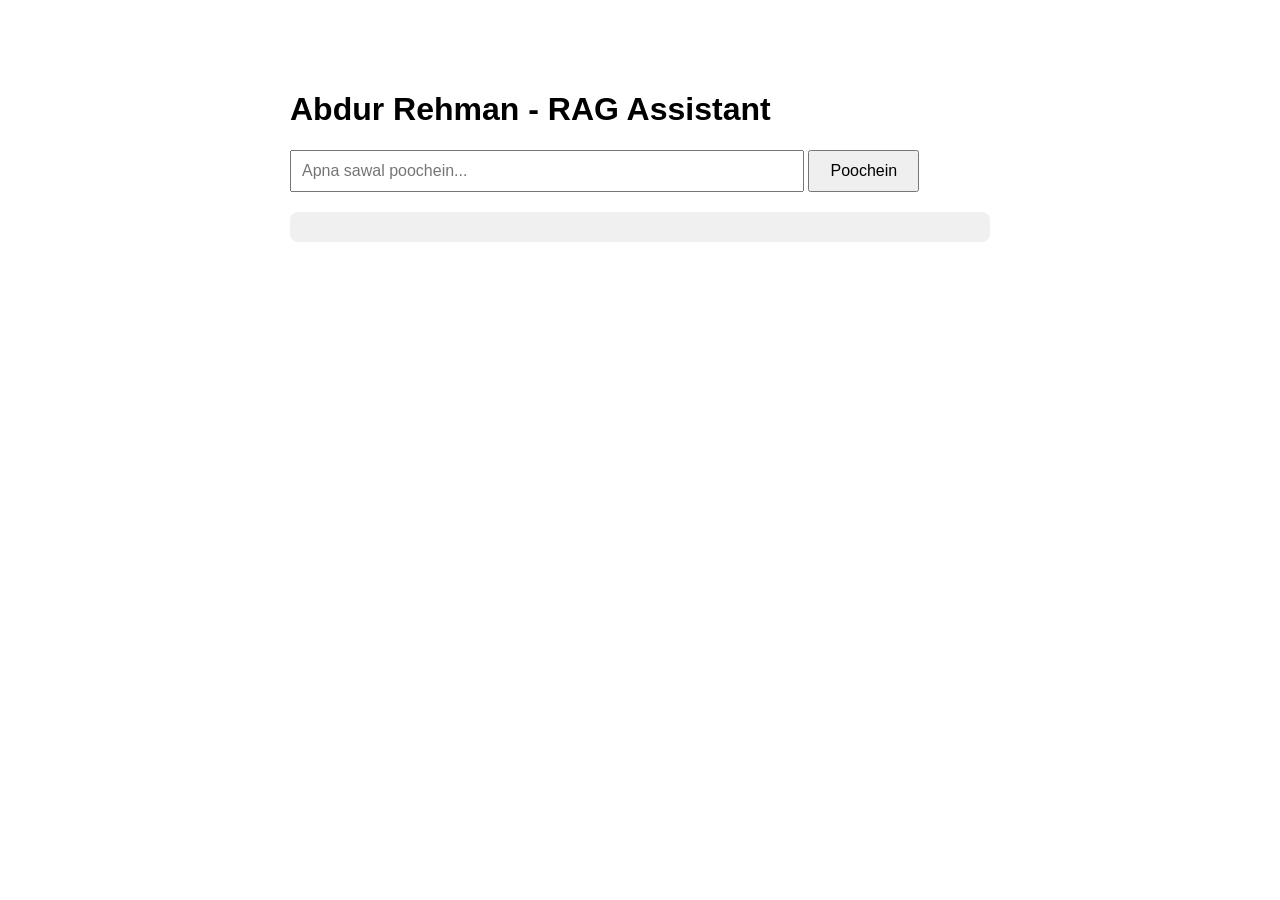
==== static/index.html @ 32af74a4 "make ui and call api from ui and now rag assistent is ready to use" ====
<!DOCTYPE html>
<html>
<head>
    <title>RAG Assistant</title>
    <style>
        body {
            font-family: Arial, sans-serif;
            max-width: 700px;
            margin: 50px auto;
            padding: 20px;
        }
        input {
            width: 70%;
            padding: 10px;
            font-size: 16px;
        }
        button {
            padding: 10px 20px;
            font-size: 16px;
            cursor: pointer;
        }
        #answer {
            margin-top: 20px;
            padding: 15px;
            background: #f0f0f0;
            border-radius: 8px;
            white-space: pre-wrap;
        }
    </style>
</head>
<body>
    <h1>Abdur Rehman - RAG Assistant</h1>
    <input type="text" id="questionInput" placeholder="Apna sawal poochein...">
    <button onclick="askQuestion()">Poochein</button>

    <div id="answer"></div>

    <script>
        async function askQuestion() {
            const question = document.getElementById("questionInput").value;
            document.getElementById("answer").innerText = "Soch raha hun...";

            const response = await fetch("/ask", {
                method: "POST",
                headers: { "Content-Type": "application/json" },
                body: JSON.stringify({ question: question })
            });

            const data = await response.json();
            document.getElementById("answer").innerText = data.answer;
        }
    </script>
</body>
</html>
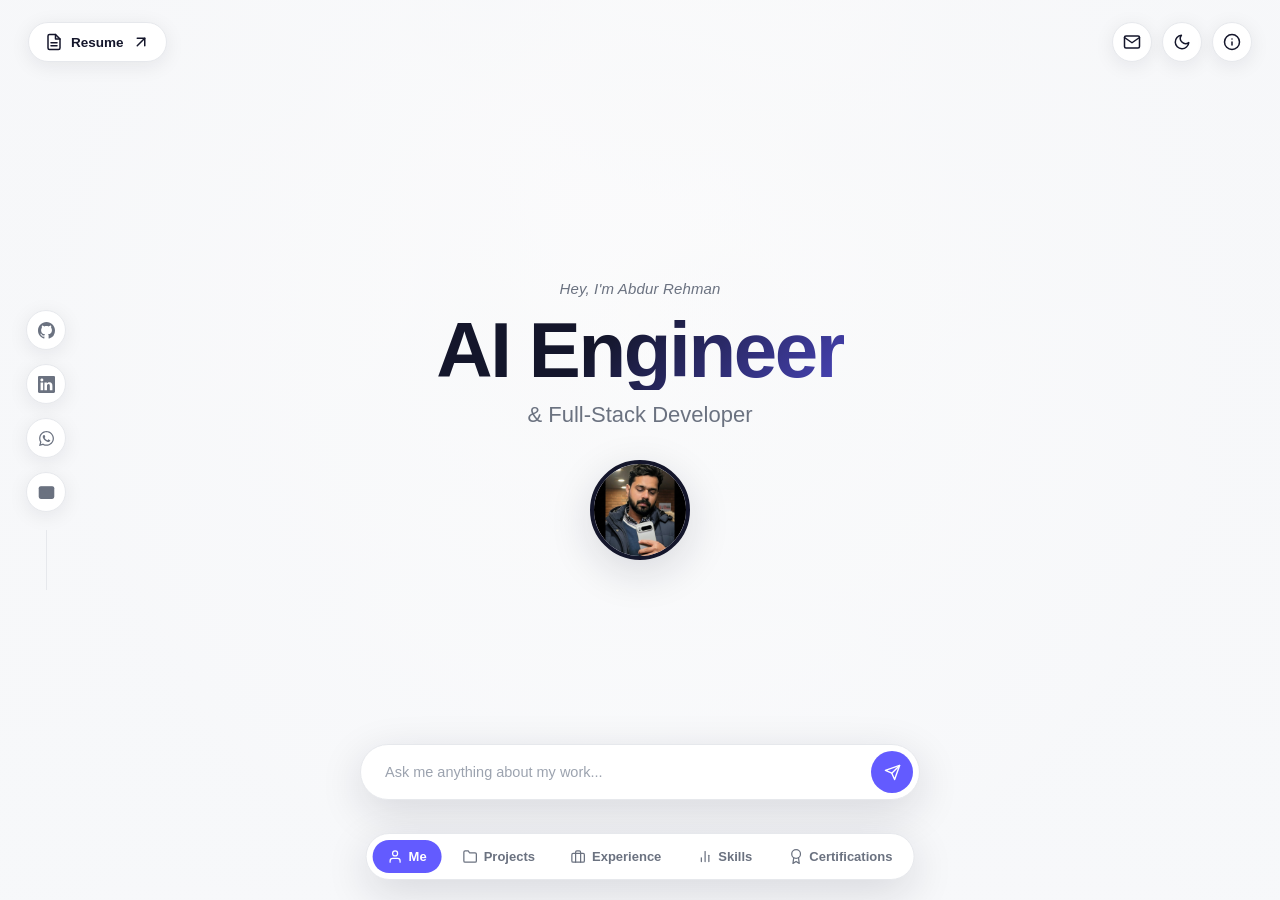
==== commit ca2ed436: "Ai engineer portfolio ready Co-Authored-By: Claude Sonnet 5 <noreply@anthropic.com>" ====
--- a/static/index.html
+++ b/static/index.html
@@ -1,54 +1,865 @@
 <!DOCTYPE html>
-<html>
+<html lang="en">
 <head>
-    <title>RAG Assistant</title>
-    <style>
-        body {
-            font-family: Arial, sans-serif;
-            max-width: 700px;
-            margin: 50px auto;
-            padding: 20px;
-        }
-        input {
-            width: 70%;
-            padding: 10px;
-            font-size: 16px;
-        }
-        button {
-            padding: 10px 20px;
-            font-size: 16px;
-            cursor: pointer;
-        }
-        #answer {
-            margin-top: 20px;
-            padding: 15px;
-            background: #f0f0f0;
-            border-radius: 8px;
-            white-space: pre-wrap;
-        }
-    </style>
+<meta charset="UTF-8">
+<meta name="viewport" content="width=device-width, initial-scale=1.0">
+<title>Abdur Rehman Afzal — AI Engineer &amp; Full-Stack Developer</title>
+<style>
+  :root {
+    --accent: #635BFF;
+    --accent-dark: #4F46E5;
+    --accent-light: #EEEDFF;
+    --bg: #F7F8FA;
+    --surface: #FFFFFF;
+    --text: #14162B;
+    --text-muted: #6B7280;
+    --border: #E6E8EC;
+    --shadow: 0 4px 20px rgba(20, 20, 43, 0.08);
+    --shadow-lg: 0 12px 44px rgba(20, 20, 43, 0.14);
+  }
+
+  * { box-sizing: border-box; }
+
+  html, body {
+    margin: 0;
+    padding: 0;
+    height: 100%;
+    background: var(--bg);
+    font-family: 'Inter', -apple-system, BlinkMacSystemFont, "Segoe UI", Roboto, Helvetica, Arial, sans-serif;
+    color: var(--text);
+    -webkit-font-smoothing: antialiased;
+    overflow-x: hidden;
+  }
+
+  button { font-family: inherit; }
+
+  .icon {
+    width: 18px;
+    height: 18px;
+    flex-shrink: 0;
+  }
+
+  /* ---------- Background photo layer ---------- */
+  .bg-layer {
+    position: fixed;
+    inset: 0;
+    z-index: 0;
+    overflow: hidden;
+    background: var(--bg);
+  }
+
+  .bg-photo {
+    position: absolute;
+    inset: 0;
+    width: 100%;
+    height: 100%;
+    object-fit: cover;
+    filter: blur(30px) grayscale(15%);
+    opacity: 0.16;
+    transform: scale(1.15);
+  }
+
+  .bg-overlay {
+    position: absolute;
+    inset: 0;
+    background:
+      radial-gradient(circle at 50% 35%, rgba(255,255,255,0.55), rgba(247,248,250,0.92) 70%),
+      linear-gradient(180deg, rgba(247,248,250,0.85) 0%, rgba(247,248,250,0.97) 100%);
+  }
+
+  /* ---------- Top bar ---------- */
+  .topbar {
+    position: fixed;
+    top: 0;
+    left: 0;
+    right: 0;
+    z-index: 20;
+    display: flex;
+    align-items: center;
+    justify-content: space-between;
+    padding: 22px 28px;
+  }
+
+  .resume-pill {
+    display: inline-flex;
+    align-items: center;
+    gap: 8px;
+    background: var(--surface);
+    border: 1px solid var(--border);
+    color: var(--text);
+    text-decoration: none;
+    font-size: 13.5px;
+    font-weight: 600;
+    padding: 10px 16px;
+    border-radius: 999px;
+    box-shadow: var(--shadow);
+    transition: transform 0.15s ease, box-shadow 0.15s ease;
+  }
+
+  .resume-pill:hover {
+    box-shadow: var(--shadow-lg);
+    transform: translateY(-1px);
+    color: var(--accent-dark);
+  }
+
+  .top-icons {
+    display: flex;
+    align-items: center;
+    gap: 10px;
+  }
+
+  .icon-btn {
+    width: 40px;
+    height: 40px;
+    display: inline-flex;
+    align-items: center;
+    justify-content: center;
+    background: var(--surface);
+    border: 1px solid var(--border);
+    border-radius: 50%;
+    color: var(--text);
+    cursor: pointer;
+    box-shadow: var(--shadow);
+    transition: transform 0.15s ease, color 0.15s ease, box-shadow 0.15s ease;
+  }
+
+  .icon-btn:hover {
+    color: var(--accent);
+    box-shadow: var(--shadow-lg);
+    transform: translateY(-1px);
+  }
+
+  /* ---------- Left social rail ---------- */
+  .social-rail {
+    position: fixed;
+    left: 26px;
+    top: 50%;
+    transform: translateY(-50%);
+    z-index: 20;
+    display: flex;
+    flex-direction: column;
+    align-items: center;
+    gap: 14px;
+  }
+
+  .social-rail::after {
+    content: "";
+    width: 1px;
+    height: 60px;
+    background: var(--border);
+    margin-top: 4px;
+  }
+
+  .social-icon {
+    width: 40px;
+    height: 40px;
+    display: inline-flex;
+    align-items: center;
+    justify-content: center;
+    background: var(--surface);
+    border: 1px solid var(--border);
+    border-radius: 50%;
+    color: var(--text-muted);
+    box-shadow: var(--shadow);
+    text-decoration: none;
+    transition: all 0.15s ease;
+  }
+
+  .social-icon:hover {
+    color: var(--accent);
+    border-color: var(--accent-light);
+    transform: translateY(-2px) scale(1.05);
+    box-shadow: var(--shadow-lg);
+  }
+
+  .social-icon svg { width: 17px; height: 17px; fill: currentColor; }
+
+  /* ---------- Hero ---------- */
+  .hero {
+    position: relative;
+    z-index: 1;
+    min-height: 100vh;
+    display: flex;
+    flex-direction: column;
+    align-items: center;
+    justify-content: center;
+    text-align: center;
+    padding: 140px 20px 200px;
+  }
+
+  .hero-eyebrow {
+    font-style: italic;
+    color: var(--text-muted);
+    font-size: 15px;
+    font-weight: 500;
+    margin: 0 0 14px;
+    letter-spacing: 0.01em;
+  }
+
+  .hero-title {
+    font-size: clamp(48px, 9vw, 78px);
+    font-weight: 800;
+    letter-spacing: -0.03em;
+    line-height: 1.02;
+    margin: 0;
+    background: linear-gradient(135deg, var(--text) 40%, var(--accent) 130%);
+    -webkit-background-clip: text;
+    background-clip: text;
+    color: transparent;
+  }
+
+  .hero-subtitle {
+    font-size: clamp(17px, 2.4vw, 22px);
+    font-weight: 500;
+    color: var(--text-muted);
+    margin: 12px 0 0;
+  }
+
+  .hero-avatar {
+    width: 100px;
+    height: 100px;
+    border-radius: 50%;
+    object-fit: cover;
+    border: 4px solid #14162B;
+    box-shadow: var(--shadow-lg);
+    margin-top: 32px;
+    background: var(--accent-light);
+  }
+
+  /* ---------- Chat trigger pill ---------- */
+  .chat-trigger {
+    position: fixed;
+    bottom: 100px;
+    left: 50%;
+    transform: translateX(-50%);
+    width: min(560px, 92vw);
+    z-index: 20;
+  }
+
+  .chat-pill {
+    display: flex;
+    align-items: center;
+    gap: 8px;
+    background: var(--surface);
+    border: 1px solid var(--border);
+    border-radius: 999px;
+    box-shadow: var(--shadow-lg);
+    padding: 6px 6px 6px 22px;
+  }
+
+  .chat-pill input {
+    flex: 1;
+    border: none;
+    outline: none;
+    background: transparent;
+    font-size: 14.5px;
+    color: var(--text);
+    font-family: inherit;
+    min-width: 0;
+  }
+
+  .chat-pill input::placeholder { color: #9CA3AF; }
+
+  .round-send-btn {
+    width: 42px;
+    height: 42px;
+    flex-shrink: 0;
+    border: none;
+    border-radius: 50%;
+    background: var(--accent);
+    color: #fff;
+    display: inline-flex;
+    align-items: center;
+    justify-content: center;
+    cursor: pointer;
+    transition: background 0.15s ease, transform 0.1s ease;
+  }
+
+  .round-send-btn:hover:not(:disabled) { background: var(--accent-dark); }
+  .round-send-btn:active:not(:disabled) { transform: scale(0.94); }
+  .round-send-btn:disabled { opacity: 0.5; cursor: not-allowed; }
+  .round-send-btn .icon { width: 17px; height: 17px; }
+
+  /* ---------- Bottom nav pills ---------- */
+  .bottom-nav {
+    position: fixed;
+    bottom: 20px;
+    left: 50%;
+    transform: translateX(-50%);
+    z-index: 20;
+    display: flex;
+    gap: 6px;
+    background: var(--surface);
+    border: 1px solid var(--border);
+    border-radius: 999px;
+    box-shadow: var(--shadow-lg);
+    padding: 6px;
+    max-width: 94vw;
+    overflow-x: auto;
+    scrollbar-width: none;
+  }
+
+  .bottom-nav::-webkit-scrollbar { display: none; }
+
+  .nav-pill {
+    display: inline-flex;
+    align-items: center;
+    gap: 6px;
+    white-space: nowrap;
+    padding: 9px 15px;
+    border: none;
+    border-radius: 999px;
+    background: transparent;
+    color: var(--text-muted);
+    font-size: 13px;
+    font-weight: 600;
+    cursor: pointer;
+    transition: all 0.15s ease;
+  }
+
+  .nav-pill .icon { width: 15px; height: 15px; }
+
+  .nav-pill:hover { color: var(--text); background: var(--bg); }
+
+  .nav-pill.active {
+    background: var(--accent);
+    color: #fff;
+  }
+
+  /* ---------- Chat overlay / modal ---------- */
+  .chat-overlay {
+    position: fixed;
+    inset: 0;
+    z-index: 100;
+    background: rgba(15, 16, 35, 0.45);
+    backdrop-filter: blur(3px);
+    display: flex;
+    align-items: center;
+    justify-content: center;
+    padding: 20px;
+    opacity: 0;
+    pointer-events: none;
+    transition: opacity 0.2s ease;
+  }
+
+  .chat-overlay.open {
+    opacity: 1;
+    pointer-events: auto;
+  }
+
+  .chat-modal {
+    width: min(540px, 100%);
+    max-height: min(680px, 88vh);
+    background: var(--surface);
+    border-radius: 22px;
+    box-shadow: var(--shadow-lg);
+    display: flex;
+    flex-direction: column;
+    overflow: hidden;
+    transform: translateY(14px) scale(0.97);
+    transition: transform 0.2s ease;
+  }
+
+  .chat-overlay.open .chat-modal {
+    transform: translateY(0) scale(1);
+  }
+
+  .chat-modal-header {
+    display: flex;
+    align-items: center;
+    justify-content: space-between;
+    padding: 16px 18px;
+    border-bottom: 1px solid var(--border);
+  }
+
+  .chat-modal-title {
+    display: flex;
+    align-items: center;
+    gap: 10px;
+  }
+
+  .chat-modal-title img {
+    width: 38px;
+    height: 38px;
+    border-radius: 50%;
+    object-fit: cover;
+    background: var(--accent-light);
+  }
+
+  .chat-modal-title strong {
+    display: block;
+    font-size: 14.5px;
+    font-weight: 700;
+  }
+
+  .chat-modal-title span {
+    display: block;
+    font-size: 12px;
+    color: var(--text-muted);
+  }
+
+  .close-btn {
+    width: 34px;
+    height: 34px;
+    border: none;
+    border-radius: 50%;
+    background: var(--bg);
+    color: var(--text-muted);
+    display: inline-flex;
+    align-items: center;
+    justify-content: center;
+    cursor: pointer;
+    transition: all 0.15s ease;
+  }
+
+  .close-btn:hover { background: var(--accent-light); color: var(--accent-dark); }
+
+  .chat-log {
+    flex: 1;
+    overflow-y: auto;
+    padding: 20px;
+    display: flex;
+    flex-direction: column;
+    gap: 16px;
+  }
+
+  .chat-log::-webkit-scrollbar { width: 6px; }
+  .chat-log::-webkit-scrollbar-thumb { background: var(--border); border-radius: 10px; }
+
+  .empty-state {
+    margin: auto;
+    text-align: center;
+    color: var(--text-muted);
+    font-size: 13.5px;
+    padding: 10px;
+  }
+
+  .msg-row {
+    display: flex;
+    animation: fadeIn 0.25s ease;
+  }
+
+  @keyframes fadeIn {
+    from { opacity: 0; transform: translateY(6px); }
+    to { opacity: 1; transform: translateY(0); }
+  }
+
+  .msg-row.user { justify-content: flex-end; }
+  .msg-row.ai { justify-content: flex-start; }
+
+  .bubble {
+    padding: 12px 16px;
+    border-radius: 16px;
+    font-size: 14.5px;
+    line-height: 1.55;
+    max-width: 82%;
+    white-space: pre-wrap;
+    word-wrap: break-word;
+  }
+
+  .msg-row.user .bubble {
+    background: var(--accent);
+    color: #fff;
+    border-bottom-right-radius: 4px;
+  }
+
+  .msg-row.ai .bubble {
+    background: var(--bg);
+    color: var(--text);
+    border: 1px solid var(--border);
+    border-bottom-left-radius: 4px;
+  }
+
+  .ai-block { max-width: 82%; }
+
+  .typing {
+    display: inline-flex;
+    align-items: center;
+    gap: 4px;
+    padding: 14px 16px;
+  }
+
+  .typing span {
+    width: 7px;
+    height: 7px;
+    border-radius: 50%;
+    background: var(--text-muted);
+    opacity: 0.5;
+    animation: bounce 1.2s infinite ease-in-out;
+  }
+
+  .typing span:nth-child(2) { animation-delay: 0.15s; }
+  .typing span:nth-child(3) { animation-delay: 0.3s; }
+
+  @keyframes bounce {
+    0%, 60%, 100% { transform: translateY(0); opacity: 0.4; }
+    30% { transform: translateY(-4px); opacity: 1; }
+  }
+
+  .sources { margin-top: 8px; }
+
+  .sources summary {
+    cursor: pointer;
+    font-size: 12.5px;
+    color: var(--accent-dark);
+    font-weight: 600;
+    list-style: none;
+    display: inline-flex;
+    align-items: center;
+    gap: 4px;
+    user-select: none;
+  }
+
+  .sources summary::-webkit-details-marker { display: none; }
+
+  .sources summary::before {
+    content: "▸";
+    font-size: 10px;
+    transition: transform 0.15s ease;
+  }
+
+  .sources[open] summary::before { transform: rotate(90deg); }
+
+  .source-item {
+    background: var(--surface);
+    border: 1px solid var(--border);
+    border-radius: 10px;
+    padding: 10px 12px;
+    font-size: 12.5px;
+    color: var(--text-muted);
+    margin-top: 6px;
+    line-height: 1.5;
+  }
+
+  .chat-input-bar {
+    display: flex;
+    align-items: flex-end;
+    gap: 10px;
+    padding: 12px;
+    border-top: 1px solid var(--border);
+  }
+
+  .chat-input-bar textarea {
+    flex: 1;
+    border: none;
+    outline: none;
+    resize: none;
+    font-family: inherit;
+    font-size: 14.5px;
+    padding: 10px 12px;
+    background: var(--bg);
+    border-radius: 12px;
+    color: var(--text);
+    max-height: 120px;
+    line-height: 1.4;
+  }
+
+  .chat-input-bar textarea::placeholder { color: #9CA3AF; }
+
+  /* ---------- Responsive ---------- */
+  @media (max-width: 640px) {
+    .topbar { padding: 16px 16px; }
+    .resume-pill { padding: 9px 13px; font-size: 12.5px; }
+    .icon-btn { width: 36px; height: 36px; }
+
+    .social-rail { left: 12px; gap: 10px; }
+    .social-rail::after { height: 40px; }
+    .social-icon { width: 34px; height: 34px; }
+    .social-icon svg { width: 15px; height: 15px; }
+
+    .hero { padding: 120px 16px 210px; }
+    .hero-avatar { width: 84px; height: 84px; }
+
+    .chat-trigger { bottom: 92px; width: 94vw; }
+    .bottom-nav { bottom: 16px; }
+    .nav-pill { padding: 8px 12px; font-size: 12px; }
+
+    .chat-modal {
+      width: 100vw;
+      max-height: 100vh;
+      height: 100vh;
+      border-radius: 0;
+    }
+  }
+
+  @media (max-width: 380px) {
+    .nav-pill span.nav-label { display: none; }
+  }
+</style>
 </head>
 <body>
-    <h1>Abdur Rehman - RAG Assistant</h1>
-    <input type="text" id="questionInput" placeholder="Apna sawal poochein...">
-    <button onclick="askQuestion()">Poochein</button>
-
-    <div id="answer"></div>
-
-    <script>
-        async function askQuestion() {
-            const question = document.getElementById("questionInput").value;
-            document.getElementById("answer").innerText = "Soch raha hun...";
-
-            const response = await fetch("/ask", {
-                method: "POST",
-                headers: { "Content-Type": "application/json" },
-                body: JSON.stringify({ question: question })
-            });
-
-            const data = await response.json();
-            document.getElementById("answer").innerText = data.answer;
-        }
-    </script>
+
+  <div class="bg-layer">
+    <img class="bg-photo" src="/static/images/avatar.jpg" alt="" onerror="this.style.display='none'">
+    <div class="bg-overlay"></div>
+  </div>
+
+  <header class="topbar">
+    <a class="resume-pill" href="#" target="_blank" rel="noopener" aria-label="View resume">
+      <svg class="icon" viewBox="0 0 24 24" fill="none" stroke="currentColor" stroke-width="2" stroke-linecap="round" stroke-linejoin="round"><path d="M14 2H6a2 2 0 0 0-2 2v16a2 2 0 0 0 2 2h12a2 2 0 0 0 2-2V8z"/><polyline points="14 2 14 8 20 8"/><line x1="16" y1="13" x2="8" y2="13"/><line x1="16" y1="17" x2="8" y2="17"/></svg>
+      Resume
+      <svg class="icon" viewBox="0 0 24 24" fill="none" stroke="currentColor" stroke-width="2" stroke-linecap="round" stroke-linejoin="round"><line x1="7" y1="17" x2="17" y2="7"/><polyline points="7 7 17 7 17 17"/></svg>
+    </a>
+
+    <div class="top-icons">
+      <button type="button" class="icon-btn" title="Email" aria-label="Email">
+        <svg class="icon" viewBox="0 0 24 24" fill="none" stroke="currentColor" stroke-width="2" stroke-linecap="round" stroke-linejoin="round"><rect x="2" y="4" width="20" height="16" rx="2"/><path d="M22 6l-10 7L2 6"/></svg>
+      </button>
+      <button type="button" class="icon-btn" id="themeToggle" title="Toggle theme" aria-label="Toggle theme">
+        <svg class="icon" viewBox="0 0 24 24" fill="none" stroke="currentColor" stroke-width="2" stroke-linecap="round" stroke-linejoin="round"><path d="M21 12.79A9 9 0 1 1 11.21 3 7 7 0 0 0 21 12.79z"/></svg>
+      </button>
+      <button type="button" class="icon-btn" title="About this assistant" aria-label="Info">
+        <svg class="icon" viewBox="0 0 24 24" fill="none" stroke="currentColor" stroke-width="2" stroke-linecap="round" stroke-linejoin="round"><circle cx="12" cy="12" r="10"/><line x1="12" y1="16" x2="12" y2="12"/><line x1="12" y1="8" x2="12.01" y2="8"/></svg>
+      </button>
+    </div>
+  </header>
+
+  <nav class="social-rail" aria-label="Social links">
+    <a class="social-icon" href="#" target="_blank" rel="noopener" title="GitHub" aria-label="GitHub">
+      <svg viewBox="0 0 24 24"><path d="M12 0C5.37 0 0 5.37 0 12c0 5.31 3.435 9.795 8.205 11.385.6.105.825-.255.825-.57 0-.285-.015-1.23-.015-2.235-3.015.555-3.795-.735-4.035-1.41-.135-.345-.72-1.41-1.23-1.695-.42-.225-1.02-.78-.015-.795.945-.015 1.62.87 1.845 1.23 1.08 1.815 2.805 1.305 3.495.99.105-.78.42-1.305.765-1.605-2.67-.3-5.46-1.335-5.46-5.925 0-1.305.465-2.385 1.23-3.225-.12-.3-.535-1.53.12-3.18 0 0 1.005-.315 3.3 1.23.96-.27 1.98-.405 3-.405s2.04.135 3 .405c2.295-1.56 3.3-1.23 3.3-1.23.66 1.65.24 2.88.12 3.18.765.84 1.23 1.905 1.23 3.225 0 4.605-2.805 5.625-5.475 5.925.435.375.81 1.095.81 2.22 0 1.605-.015 2.895-.015 3.3 0 .315.225.69.825.57A12.02 12.02 0 0024 12c0-6.63-5.37-12-12-12z"/></svg>
+    </a>
+    <a class="social-icon" href="#" target="_blank" rel="noopener" title="LinkedIn" aria-label="LinkedIn">
+      <svg viewBox="0 0 24 24"><path d="M22.23 0H1.77C.79 0 0 .77 0 1.72v20.56C0 23.23.79 24 1.77 24h20.46c.98 0 1.77-.77 1.77-1.72V1.72C24 .77 23.21 0 22.23 0zM7.27 20.1H3.65V9.24h3.62V20.1zM5.47 7.76c-1.16 0-2.1-.94-2.1-2.1 0-1.16.94-2.1 2.1-2.1 1.16 0 2.1.94 2.1 2.1 0 1.16-.94 2.1-2.1 2.1zM20.34 20.1h-3.62v-5.6c0-1.34-.02-3.06-1.87-3.06-1.87 0-2.16 1.46-2.16 2.96v5.7H9.07V9.24h3.48v1.49h.05c.48-.91 1.66-1.87 3.41-1.87 3.65 0 4.33 2.4 4.33 5.52v5.72z"/></svg>
+    </a>
+    <a class="social-icon" href="#" target="_blank" rel="noopener" title="WhatsApp" aria-label="WhatsApp">
+      <svg viewBox="0 0 448 512"><path d="M380.9 97.1C339 55.1 283.2 32 223.9 32c-122.4 0-222 99.6-222 222 0 39.1 10.2 77.3 29.6 111L0 480l117.7-30.9c32.4 17.7 68.9 27 106.1 27h.1c122.3 0 224.1-99.6 224.1-222 0-59.3-25.2-115-67.1-157zm-157 341.6c-33.2 0-65.7-8.9-94-25.7l-6.7-4-69.8 18.3L72 359.2l-4.4-7c-18.5-29.4-28.2-63.3-28.2-98.2 0-101.7 82.8-184.5 184.6-184.5 49.3 0 95.6 19.2 130.4 54.1 34.8 34.9 56.2 81.2 56.1 130.5 0 101.8-84.9 184.6-186.6 184.6zm101.2-138.2c-5.5-2.8-32.8-16.2-37.9-18-5.1-1.9-8.8-2.8-12.5 2.8-3.7 5.6-14.3 18-17.6 21.8-3.2 3.7-6.5 4.2-12 1.4-32.6-16.3-54-29.1-75.5-66-5.7-9.8 5.7-9.1 16.3-30.3 1.8-3.7.9-6.9-.5-9.7-1.4-2.8-12.5-30.1-17.1-41.2-4.5-10.8-9.1-9.3-12.5-9.5-3.2-.2-6.9-.2-10.6-.2-3.7 0-9.7 1.4-14.8 6.9-5.1 5.6-19.4 19-19.4 46.3 0 27.3 19.9 53.7 22.6 57.4 2.8 3.7 39.1 59.7 94.8 83.8 35.2 15.2 49 16.5 66.6 13.9 10.7-1.6 32.8-13.4 37.4-26.4 4.6-13 4.6-24.1 3.2-26.4-1.3-2.5-5-3.9-10.5-6.7z"/></svg>
+    </a>
+    <a class="social-icon" href="mailto:#" title="Email" aria-label="Email">
+      <svg viewBox="0 0 24 24" fill="none" stroke="currentColor" stroke-width="2" stroke-linecap="round" stroke-linejoin="round"><rect x="2" y="4" width="20" height="16" rx="2"/><path d="M22 6l-10 7L2 6"/></svg>
+    </a>
+  </nav>
+
+  <main class="hero">
+    <p class="hero-eyebrow">Hey, I'm Abdur Rehman</p>
+    <h1 class="hero-title">AI Engineer</h1>
+    <p class="hero-subtitle">&amp; Full-Stack Developer</p>
+    <img class="hero-avatar" src="/static/images/avatar.jpg" alt="Abdur Rehman Afzal" onerror="this.style.display='none'">
+  </main>
+
+  <div class="chat-trigger">
+    <form class="chat-pill" id="heroForm" autocomplete="off">
+      <input id="heroInput" type="text" placeholder="Ask me anything about my work..." aria-label="Ask a question">
+      <button type="submit" class="round-send-btn" aria-label="Send">
+        <svg class="icon" viewBox="0 0 24 24" fill="none" stroke="currentColor" stroke-width="2" stroke-linecap="round" stroke-linejoin="round"><line x1="22" y1="2" x2="11" y2="13"/><polygon points="22 2 15 22 11 13 2 9 22 2"/></svg>
+      </button>
+    </form>
+  </div>
+
+  <nav class="bottom-nav" aria-label="Section navigation">
+    <button type="button" class="nav-pill active" data-section="me">
+      <svg class="icon" viewBox="0 0 24 24" fill="none" stroke="currentColor" stroke-width="2" stroke-linecap="round" stroke-linejoin="round"><path d="M20 21v-2a4 4 0 0 0-4-4H8a4 4 0 0 0-4 4v2"/><circle cx="12" cy="7" r="4"/></svg>
+      <span class="nav-label">Me</span>
+    </button>
+    <button type="button" class="nav-pill" data-section="projects">
+      <svg class="icon" viewBox="0 0 24 24" fill="none" stroke="currentColor" stroke-width="2" stroke-linecap="round" stroke-linejoin="round"><path d="M22 19a2 2 0 0 1-2 2H4a2 2 0 0 1-2-2V5a2 2 0 0 1 2-2h5l2 3h9a2 2 0 0 1 2 2z"/></svg>
+      <span class="nav-label">Projects</span>
+    </button>
+    <button type="button" class="nav-pill" data-section="experience">
+      <svg class="icon" viewBox="0 0 24 24" fill="none" stroke="currentColor" stroke-width="2" stroke-linecap="round" stroke-linejoin="round"><rect x="2" y="7" width="20" height="14" rx="2"/><path d="M16 21V5a2 2 0 0 0-2-2h-4a2 2 0 0 0-2 2v16"/></svg>
+      <span class="nav-label">Experience</span>
+    </button>
+    <button type="button" class="nav-pill" data-section="skills">
+      <svg class="icon" viewBox="0 0 24 24" fill="none" stroke="currentColor" stroke-width="2" stroke-linecap="round" stroke-linejoin="round"><line x1="18" y1="20" x2="18" y2="10"/><line x1="12" y1="20" x2="12" y2="4"/><line x1="6" y1="20" x2="6" y2="14"/></svg>
+      <span class="nav-label">Skills</span>
+    </button>
+    <button type="button" class="nav-pill" data-section="certifications">
+      <svg class="icon" viewBox="0 0 24 24" fill="none" stroke="currentColor" stroke-width="2" stroke-linecap="round" stroke-linejoin="round"><circle cx="12" cy="8" r="7"/><polyline points="8.21 13.89 7 23 12 20 17 23 15.79 13.88"/></svg>
+      <span class="nav-label">Certifications</span>
+    </button>
+  </nav>
+
+  <div class="chat-overlay" id="chatOverlay">
+    <div class="chat-modal">
+      <div class="chat-modal-header">
+        <div class="chat-modal-title">
+          <img src="/static/images/avatar.jpg" alt="" onerror="this.style.display='none'">
+          <div>
+            <strong>Ask Abdur</strong>
+            <span>AI Engineer &amp; Full-Stack Developer</span>
+          </div>
+        </div>
+        <button type="button" class="close-btn" id="closeChatBtn" aria-label="Close chat">
+          <svg class="icon" viewBox="0 0 24 24" fill="none" stroke="currentColor" stroke-width="2" stroke-linecap="round" stroke-linejoin="round"><line x1="18" y1="6" x2="6" y2="18"/><line x1="6" y1="6" x2="18" y2="18"/></svg>
+        </button>
+      </div>
+
+      <div class="chat-log" id="chatLog">
+        <div class="empty-state" id="emptyState">Ask a question to get started...</div>
+      </div>
+
+      <form class="chat-input-bar" id="modalForm" autocomplete="off">
+        <textarea id="modalInput" rows="1" placeholder="Ask a follow-up..." aria-label="Ask a follow-up question"></textarea>
+        <button type="submit" class="round-send-btn" id="modalSendBtn" aria-label="Send">
+          <svg class="icon" viewBox="0 0 24 24" fill="none" stroke="currentColor" stroke-width="2" stroke-linecap="round" stroke-linejoin="round"><line x1="22" y1="2" x2="11" y2="13"/><polygon points="22 2 15 22 11 13 2 9 22 2"/></svg>
+        </button>
+      </form>
+    </div>
+  </div>
+
+<script>
+  const chatOverlay = document.getElementById('chatOverlay');
+  const chatLog = document.getElementById('chatLog');
+  const emptyStateEl = document.getElementById('emptyState');
+
+  const heroForm = document.getElementById('heroForm');
+  const heroInput = document.getElementById('heroInput');
+
+  const modalForm = document.getElementById('modalForm');
+  const modalInput = document.getElementById('modalInput');
+  const modalSendBtn = document.getElementById('modalSendBtn');
+  const closeChatBtn = document.getElementById('closeChatBtn');
+
+  let isSending = false;
+
+  function escapeHtml(str) {
+    const div = document.createElement('div');
+    div.textContent = str;
+    return div.innerHTML;
+  }
+
+  function openChat() {
+    chatOverlay.classList.add('open');
+  }
+
+  function closeChat() {
+    chatOverlay.classList.remove('open');
+  }
+
+  function scrollToBottom() {
+    chatLog.scrollTop = chatLog.scrollHeight;
+  }
+
+  function addUserMessage(text) {
+    const empty = document.getElementById('emptyState');
+    if (empty) empty.remove();
+    const row = document.createElement('div');
+    row.className = 'msg-row user';
+    row.innerHTML = `<div class="bubble">${escapeHtml(text)}</div>`;
+    chatLog.appendChild(row);
+    scrollToBottom();
+  }
+
+  function addTypingIndicator() {
+    const row = document.createElement('div');
+    row.className = 'msg-row ai';
+    row.id = 'typingRow';
+    row.innerHTML = `<div class="bubble typing"><span></span><span></span><span></span></div>`;
+    chatLog.appendChild(row);
+    scrollToBottom();
+  }
+
+  function removeTypingIndicator() {
+    const row = document.getElementById('typingRow');
+    if (row) row.remove();
+  }
+
+  function addAiMessage(answer, sources) {
+    const row = document.createElement('div');
+    row.className = 'msg-row ai';
+
+    let sourcesHtml = '';
+    if (sources && sources.length > 0) {
+      const items = sources.map(s => `<div class="source-item">${escapeHtml(s)}</div>`).join('');
+      sourcesHtml = `
+        <details class="sources">
+          <summary>Sources (${sources.length})</summary>
+          ${items}
+        </details>`;
+    }
+
+    row.innerHTML = `
+      <div class="ai-block">
+        <div class="bubble">${escapeHtml(answer)}</div>
+        ${sourcesHtml}
+      </div>`;
+    chatLog.appendChild(row);
+    scrollToBottom();
+  }
+
+  function addErrorMessage(text) {
+    const row = document.createElement('div');
+    row.className = 'msg-row ai';
+    row.innerHTML = `<div class="bubble" style="color:#B91C1C; border-color:#FCA5A5; background:#FEF2F2;">${escapeHtml(text)}</div>`;
+    chatLog.appendChild(row);
+    scrollToBottom();
+  }
+
+  async function askQuestion(question) {
+    if (!question || isSending) return;
+    isSending = true;
+    modalSendBtn.disabled = true;
+
+    addUserMessage(question);
+    addTypingIndicator();
+
+    try {
+      const response = await fetch('/ask', {
+        method: 'POST',
+        headers: { 'Content-Type': 'application/json' },
+        body: JSON.stringify({ question })
+      });
+
+      if (!response.ok) throw new Error('Request failed');
+
+      const data = await response.json();
+      removeTypingIndicator();
+      addAiMessage(data.answer, data.sources);
+    } catch (err) {
+      removeTypingIndicator();
+      addErrorMessage('Sorry, something went wrong while getting a response. Please try again.');
+    } finally {
+      isSending = false;
+      modalSendBtn.disabled = false;
+    }
+  }
+
+  heroForm.addEventListener('submit', (e) => {
+    e.preventDefault();
+    const question = heroInput.value.trim();
+    if (!question) return;
+    heroInput.value = '';
+    openChat();
+    askQuestion(question);
+  });
+
+  modalForm.addEventListener('submit', (e) => {
+    e.preventDefault();
+    const question = modalInput.value.trim();
+    if (!question) return;
+    modalInput.value = '';
+    autoResizeModalInput();
+    askQuestion(question);
+  });
+
+  modalInput.addEventListener('keydown', (e) => {
+    if (e.key === 'Enter' && !e.shiftKey) {
+      e.preventDefault();
+      modalForm.requestSubmit();
+    }
+  });
+
+  function autoResizeModalInput() {
+    modalInput.style.height = 'auto';
+    modalInput.style.height = Math.min(modalInput.scrollHeight, 120) + 'px';
+  }
+  modalInput.addEventListener('input', autoResizeModalInput);
+
+  closeChatBtn.addEventListener('click', closeChat);
+
+  chatOverlay.addEventListener('click', (e) => {
+    if (e.target === chatOverlay) closeChat();
+  });
+
+  document.addEventListener('keydown', (e) => {
+    if (e.key === 'Escape' && chatOverlay.classList.contains('open')) closeChat();
+  });
+
+  document.querySelectorAll('.nav-pill').forEach((btn) => {
+    btn.addEventListener('click', () => {
+      document.querySelectorAll('.nav-pill').forEach((b) => b.classList.remove('active'));
+      btn.classList.add('active');
+    });
+  });
+</script>
 </body>
-</html>+</html>
